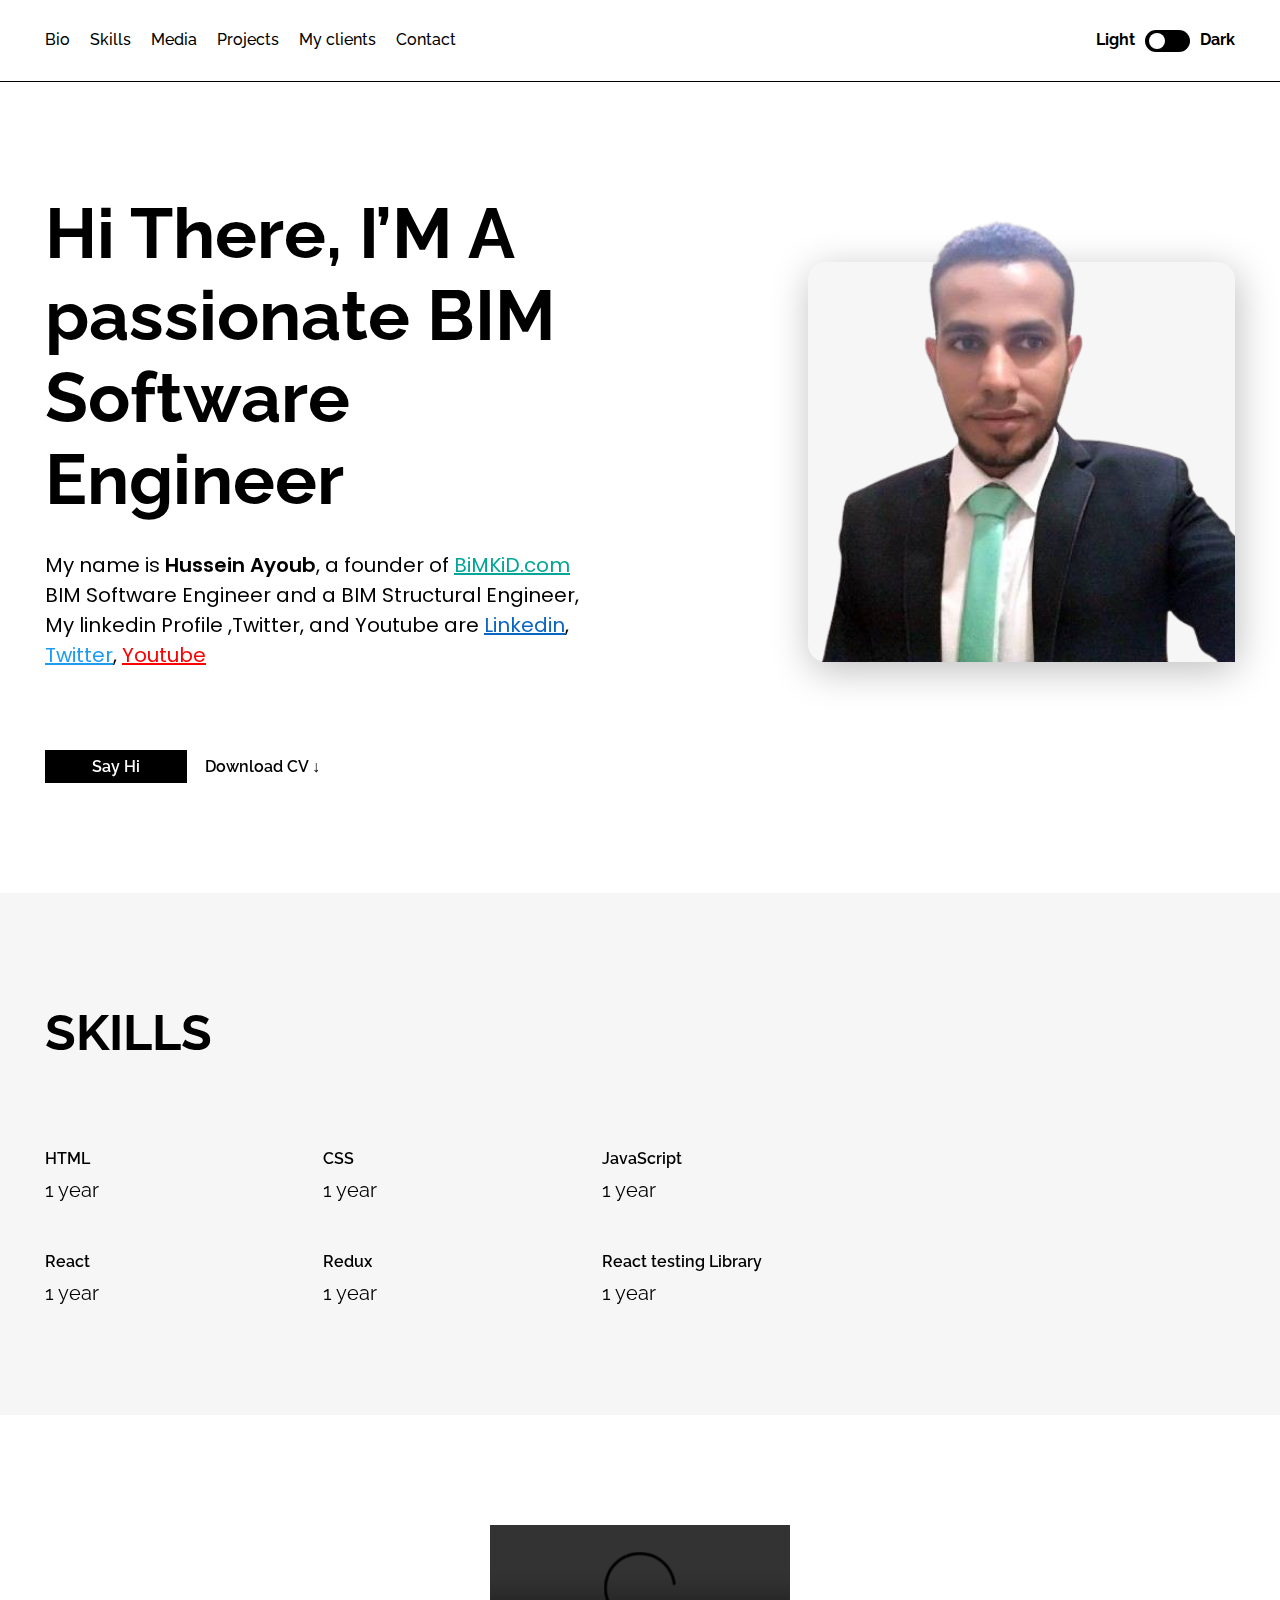
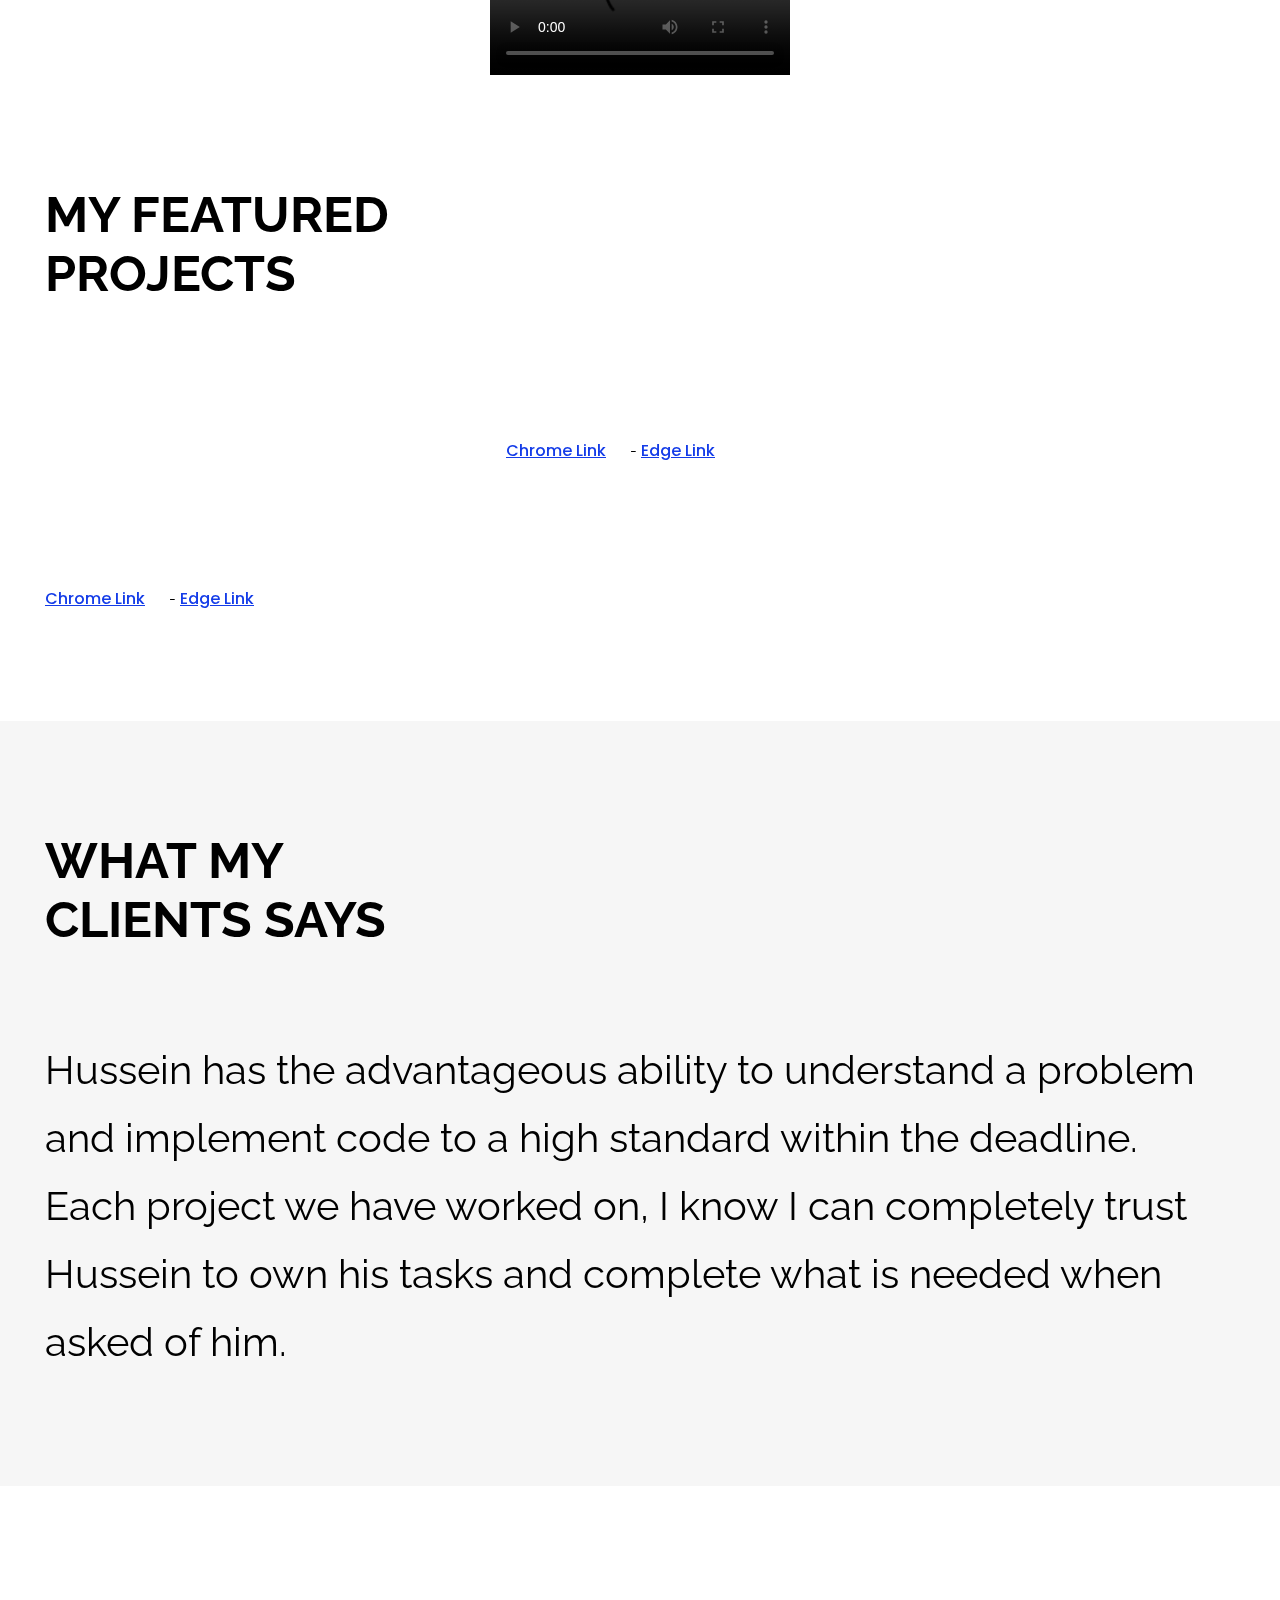
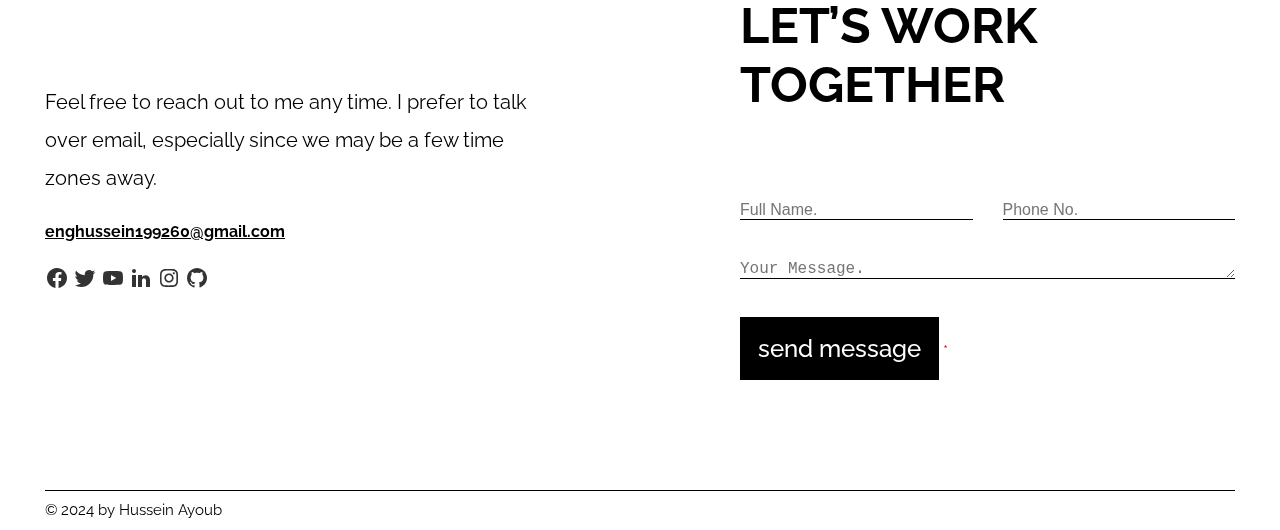
==== index.html @ 1dbb3ca4 "done" ====
<!DOCTYPE html>
<html lang="en">
<head>
    <meta charset="UTF-8">
    <meta name="viewport" content="width=device-width, initial-scale=1.0">
   <link rel="preconnect" href="https://fonts.googleapis.com">
    <link rel="preconnect" href="https://fonts.gstatic.com" crossorigin>
    <link href="https://fonts.googleapis.com/css2?family=Almarai&family=Gulzar&family=Lalezar&family=Poppins:ital@1&family=Raleway:ital,wght@0,400;1,300&display=swap" rel="stylesheet">
    <link href="./styles/style.css" rel="stylesheet"/>
    <title>Hussein Ayoub</title>
    
</head>
<body>
    <div class="container">
        <video class="video-loop" autoplay loop muted>
            <source src="./matrix_-_47802 (720p).mp4" type="video/mp4"/>
        </video>
        <header class="header">
            <label for="menu" class="burger-menu">
                <div class="burger-menu__bar"></div>
                <div class="burger-menu__bar"></div>
                <div class="burger-menu__bar"></div>
            </label>
            <input id="menu" type="checkbox" class="burger-menu__checkbox"/>
            <nav class="navigation">
            <ul class="navigation__list">
                <li><a href="#bio" class="navigation__link navigation__bio">Bio</a></li>
                <li><a href="#skills" class="navigation__link navigation__skills">Skills</a></li>
                <li><a href="#media" class="navigation__link navigation__media">Media</a></li>
                <li><a href="#projects" class="navigation__link navigation__projects">Projects</a></li>
                <li><a href="#clients" class="navigation__link navigation__clients">My clients</a></li>
                <li><a href="#contact" class="navigation__link navigation__contact">Contact</a></li>
            </ul>
            </nav> 

            <div class="toggle">
            <h3 class="toggle__title">Light</h3>
            <input type="checkbox" name="toggle checkbox" id="toggle" class="toggle__checkbox">
            <label for="toggle" class="toggle__label"></label>
            <h3 class="toggle__title">Dark</h3>
            </div>                          
            
        </header>
        <section id="bio" class="bio section">
            <div class="bio__data">
            <h1 class="bio__heading">
                Hi There, I’M A passionate BIM Software Engineer
            </h1>
            <p class="bio__objective">
                My name is <span class="bio__name">Hussein Ayoub</span>, a founder of
                 <a href="#" class="bio__bimkid">BiMKiD.com</a> 
                BIM Software Engineer and a BIM Structural Engineer, My linkedin Profile ,Twitter, and Youtube are
                <a href="#" class="bio__linkedin">Linkedin</a>,
                <a href="#" class="bio__twitter">Twitter</a>,
                <a href="#" class="bio__youtube">Youtube</a>
            </p>
            <a href="#contact" class="bio__links say-hi-link">Say Hi</a>
            <a href="./HusseinAyoub V1.pdf" class="bio__links find-out-link" target="_blank">Download CV <span class="bio__arrow">↓</span></a>
            </div>
            <div class="bio__pic-content">
                <img src="./img/personalpicture.png" alt="image of hussein ayoub" class="bio__pic">
            </div>
        </section>
        <section id="skills" class="skills section section--with-bg "> 
           
                <h2 class="h2-heading">
                    Skills
                </h2>
                <!--ul.skills__list>li.skills__item*6>h2.skills__title-->
               <ul class="skills__list">
                <li class="skills__item">
                    <h2 class="skills__title">HTML</h2>
                    <span class="skills__years">1 year</span>
                </li>
                <li class="skills__item">
                    <h2 class="skills__title">CSS</h2>
                    <span class="skills__years">1 year</span>
                </li>
                <li class="skills__item">
                    <h2 class="skills__title">JavaScript</h2>
                    <span class="skills__years">1 year</span>
                </li>
                <li class="skills__item">
                    <h2 class="skills__title">React</h2>
                    <span class="skills__years">1 year</span>
                </li>
                <li class="skills__item">
                    <h2 class="skills__title">Redux</h2>
                    <span class="skills__years">1 year</span>
                </li>
                <li class="skills__item">
                    <h2 class="skills__title">React testing Library</h2>
                    <span class="skills__years">1 year</span>
                </li>
               </ul>

            

        </section>
        <section id="media" class="media section">
            <video class="media__video" src="./GYm_000.mp4" controls>
                <source src="./GYm_000.mp4" type="video/mp4"/>
            </video>
        </section>
        <section id="projects" class="projects section">
            <h2 class="h2-heading">
                    MY FEATURED <br> PROJECTS
            </h2>
            <div class="projects__main">
                <img  class="project__img" src="" alt=""/>
            
             <div class="projects__data">
                <h3 class="h3-heading">
                    

                </h3>
                <p class="projects__description">
                    
                </p>
                <a href="#" class="projects__links" target="_blank">Chrome Link</a>
                <span>-</span>
                <a href="#" class="projects__links" target="_blank">Edge Link</a>
             </div>

              
            
             <div class="projects__data">
                <h3 class="h3-heading">
                    

                </h3>
                <p class="projects__description">
                   
                </p>
                <a href="#" class="projects__links" target="_blank">Chrome Link</a>
                <span>-</span>
                <a href="#" class="projects__links" target="_blank">Edge Link</a>
             </div>
             <img class="project__img" src="" alt=""/>
            </div>

        </section>
        <section id="clients" class="clients section section--with-bg">
            <h2 class="h2-heading">
                    What My<br> 
                    Clients Says
            </h2>
            <div class="clients__opinions">
                <div class="clients__wrapper">
                    <p class="clients__opinion">
                        Hussein has the advantageous ability to understand a problem and implement code to a high standard within
                        the deadline. Each project we have worked on, I know I can completely trust Hussein to own his tasks and
                        complete what is needed when asked of him.
                    </p>
                    <p class="clients__opinion">
                       Hussein will patiently listen to you and give you his own Ideas as well, and in the end, he comes up with
                        something completely different from what you’re expecting, but the good news is, you’ll always love it.
                    </p>
                    <p class="clients__opinion">
                        I had a chance to work closely with Hussein as a direct manager from hist first day at DeliveryHero until
                         my last day there (6+months). Hussein's biggest strengths that I admire are taking initiatives on personal
                        and team level, and driving them.
                    </p>
                </div>
            </div>
        </section>

       <section id="contact" class="contact section">

        <div>
            <p class="contact__description">
                Feel free to reach out to me any time. I prefer to talk over email, especially since we may be a few time zones away.
            </p>

            <a href="mailto:enghussein199260@gmail.com" class="contact__email">enghussein199260@gmail.com</a>
              
            <div class="contact__socials">
                <a href="#" class="contact__social" target="_blank" >
                    <img src="./img/brand/facebook.svg"alt="icon of facebook">
                </a>               
                <a href="#" class="contact__social" target="_blank">
                    <img src="./img/brand/twitter.svg"alt="icon of twitter">
                </a>
                <a href="#" class="contact__social" target="_blank">
                    <img src="./img/brand/youtube.svg"alt="icon of youtube">
                </a>
                <a href="#" class="contact__social" target="_blank">
                    <img src="./img/brand/LinkedIn.svg"alt="icon of Linkedin ">
                </a>
                <a href="#" class="contact__social" target="_blank">
                    <img src="./img/brand/instagram.svg"alt="icon of instagram">
                </a>
                <a href="#" class="contact__social" target="_blank">
                    <img src="./img/brand/github.svg"alt="icon of github">
                </a>
            </div>
        </div>
        <div>
            <div class="contact__formcontent">
                <h2 class="h2-heading">
                    Let’s Work<br/>
                    Together
                </h2>

                <form action="results.html">
                    <div class="contact__inputs">
                        <input
                          class="contact__input"
                            type="text"
                            placeholder="Full Name." 
                            name="fullname"
                            required/>
                        <input 
                         class="contact__input"
                          type="tel" 
                          placeholder="Phone No."
                           pattern="[0-9]{3}-[0-9]{2}-[0-9]{3}"
                           name="telephone"
                            required/>

                    </div>
                    <textarea
                     class="contact__input contact__textarea"
                      name="description"
                       id="description" 
                       cols="30" 
                       rows="1"
                        placeholder="Your Message."
                         required></textarea>
                    <input  
                    class="contact__button"
                     type="submit" 
                     value="send message"/>
                </form>

        </div>

       </section>
       <footer class="footer">

        &copy; 2024 by Hussein Ayoub

       </footer>
     </div>
    
</body>
</html>
---- styles/style.css ----
:root {
  --container-width:119rem;
  --gutter:2rem;
  --color-black:#000;
  --color-white:#fff;
  --color-blue:#2374e1;
  --color-light-blue:#1d9bf0;
  --color-dark-blue:#0a66c2;
  --color-red:#ff0000;
  --color-green:#03a696;
  --color-gray:#f6f6f6;
  --color-dark-green:#42959b;
  --color-darker-blue: #143ce8;
  --color-background:var(--color-white);
  --color-text:var(--color-black);
  --color-box-img:var(--color-gray);
  --color-link-bg:var(--color-black);
  --color-input-border:var(--color-black);
  --font-family-raleway:"Raleway", sans-serif;
  --font-family-poppins:"Poppins",sans-serif;
  --font-weight-regular:400;
  --font-weight-medium:500;
  --font-weight-semi-bold:600;
  --font-weight-bold:700;
  --font-size-70:7rem;
  --font-size-65:5rem;
  --font-size-40:4rem;
  --font-size-38:3.8;
  --font-size-24:2.4rem;
  --font-size-22:2.2rem;
  --font-size-20:2rem;
  --font-size-18:1.8rem;
  --font-size-15:1.5rem;
  --transition-timing:0.3s;
}

* {
  margin: 0;
  padding: 0;
  font-size: inherit;
}

/*box sizing to makt the border and padding included with the element width*/
*,
*::after,
*::before {
  box-sizing: border-box;
}

/* tags links*/
a {
  color: inherit;
  display: inline-block;
}

button {
  background-color: transparent;
  border: none;
  cursor: pointer;
  border: 0;
}

ul, ol {
  list-style: none;
}

html {
  font-size: 62.5%;
  scroll-behavior: smooth;
  scroll-padding-top: 11rem;
}

/* end css reset */
body,
[type=submit] {
  font-size: 1.6rem;
  font-family: var(--font-family-raleway);
  background-color: var(--color-background);
  color: var(--color-text);
  border: 0;
}

.container {
  display: grid;
  row-gap: 11rem;
  margin: 0 auto;
  max-width: calc(var(--container-width) + var(--gutter) * 2);
  padding-inline: var(--gutter);
}

.video-loop {
  position: fixed;
  top: 0;
  left: 0;
  min-width: 100%;
  min-height: 100%;
  opacity: 0.1;
  z-index: -1;
}

/*global styles*/
.section {
  position: relative;
  display: grid;
  grid-template-columns: repeat(2, auto);
  align-items: start;
}

.section--with-bg {
  padding: 11rem 0;
}

.section--with-bg::before {
  content: "";
  position: absolute;
  height: 100%;
  width: 100vw;
  background-color: var(--color-gray);
  justify-self: center;
  z-index: -1;
}

.h2-heading {
  font-size: var(--font-size-65);
  font-weight: var(--font-weight-bold);
  grid-column: 1/-1;
  margin-bottom: 8.7rem;
  text-transform: uppercase;
}

.h3-heading {
  font-size: var(--font-size-38);
  font-weight: var(--font-weight-bold);
  margin-bottom: 2.5rem;
}

.header {
  padding: 3rem 0;
  position: sticky;
  top: 0;
  background-color: var(--color-background);
  display: flex;
  z-index: 1;
  justify-content: center;
}

.header::before {
  content: "";
  position: absolute;
  height: 100%;
  width: 100vw;
  border-bottom: 0.1rem solid var(--color-input-border);
  top: 0;
  z-index: -1;
  background-color: var(--color-background);
}

.navigation {
  transition: var(--transition-timing);
}

.navigation__list {
  display: flex;
  gap: 2rem;
}

.navigation__link:link,
.navigation__link:visited {
  text-decoration: none;
  font-weight: var(--font-weight-medium);
}

.navigation__link:hover,
.navigation__link:active {
  text-decoration: underline;
  color: var(--color-text);
}

.container:has(.bio:target) .navigation__bio,
.container:has(.skills:target) .navigation__skills,
.container:has(.media:target) .navigation__media,
.container:has(.projects:target) .navigation__projects,
.container:has(.clients:target) .navigation__clients,
.container:has(.contact:target) .navigation__contact {
  color: var(--color-blue);
  text-decoration: underline;
  font-weight: var(--font-weight-bold);
}

.burger-menu__checkbox {
  display: none;
}

/*start toggle*/
.toggle {
  display: flex;
  gap: 1rem;
  margin-left: auto;
}

.toggle_title {
  font-weight: var(--font-weight-medium);
  font-size: var(--font-size-18);
}

.toggle__checkbox {
  display: none;
}

.toggle__label {
  display: block;
  position: relative;
  background-color: var(--color-black);
  border-radius: 1.5rem;
  width: 4.5rem;
  height: 2.2rem;
  cursor: pointer;
  padding: 0.3rem 0.4rem;
  transition: 0.3s;
}

.toggle__label::after {
  content: "";
  width: 1.6rem;
  height: 1.6rem;
  border-radius: 50%;
  display: block;
  background-color: var(--color-white);
  transition: 0.3s;
}

.toggle__checkbox:checked + .toggle__label {
  background-color: var(--color-white);
}

.toggle__checkbox:checked + .toggle__label::after {
  transform: translateX(2.1rem);
  background-color: var(--color-green);
}

.bio {
  grid-template-columns: repeat(2, 1fr);
  -moz-column-gap: 7.4rem;
       column-gap: 7.4rem;
  row-gap: 0;
}

.bio__heading {
  font-size: var(--font-size-70);
  font-weight: var(--font-weight-bold);
}

.bio__objective {
  font-family: var(--font-family-poppins);
  font-size: var(--font-size-20);
  font-weight: var(--font-weight-regular);
  margin: 3rem 0 8rem;
}

.bio__name {
  font-weight: var(--font-weight-semi-bold);
}

.bio__bimkid {
  color: var(--color-green);
}

.bio__linkedin {
  color: var(--color-dark-blue);
}

.bio__twitter {
  color: var(--color-light-blue);
}

.bio__youtube {
  color: var(--color-red);
}

.bio__links {
  font: size 2.4rem;
  font-weight: var(--font-weight-semi-bold);
  text-decoration: none;
}

.say-hi-link {
  background-color: var(--color-link-bg);
  color: var(--color-white);
  padding: 0.7rem 4.7rem;
}

.find-out-link {
  padding: 0.7rem 0;
  margin-inline-start: 1.4rem;
}

@keyframes jump {
  0% {
    transform: translateY(0.5rem);
  }
  35% {
    transform: translateY(-0.5rem);
  }
  70% {
    transform: translateY(0);
  }
  100% {
    transform: translateY(0);
  }
}
.bio__arrow {
  display: inline-block;
  animation: jump 1s infinite alternate ease-in-out;
}

.bio__pic-content {
  display: flex;
  position: relative;
  align-items: flex-end;
  justify-self: end;
}

.bio__pic-content::before {
  content: "";
  position: absolute;
  background-color: var(--color-box-img);
  width: 100%;
  height: 40rem;
  z-index: -1;
  border-radius: 1.8rem;
  box-shadow: 2.175px 8.7px 38px rgba(0, 0, 0, 0.25);
}

.bio__pic {
  width: 42.7rem;
}

.skills__list {
  display: grid;
  grid-template-columns: repeat(3, 1fr);
  row-gap: 5rem;
}

.skills__item {
  transition: var(--transition-timing);
  -webkit-user-select: none;
     -moz-user-select: none;
          user-select: none;
}

.skills__title {
  font-size: var(--font-size-38);
  font-weight: var(--font-weight-semi-bold);
}

.skills__years {
  display: inline-block;
  font-size: var(--font-size-20);
  margin-top: 1rem;
}

.skills__item:hover {
  text-shadow: 0 0 2px var(--color-green);
}

.media {
  align-items: center;
  justify-content: center;
}

.media__video {
  max-width: 100%;
}

.projects__main {
  display: grid;
  grid-template-columns: repeat(2, 1fr);
  -moz-column-gap: 7.4rem;
       column-gap: 7.4rem;
  row-gap: 7.5rem;
}

.projects__img {
  box-shadow: 0 0 0.5rem;
  max-width: 100%;
}

.projects__data {
  align-self: center;
}

.projects__description {
  line-height: 1.5;
}

.projects__links {
  color: var(--color-darker-blue);
  font-family: var(--font-family-poppins);
  font-weight: var(--font-weight-medium);
  margin-top: 2.3rem;
}

.projects__links::after {
  content: "";
  display: inline-block;
  width: 1.4rem;
  height: 1.4rem;
  background-image: url("./img/external-icon.png");
  background-size: contain;
  margin-left: 0.6rem;
}

.clients__opinions {
  grid-column: 1/-1;
  font-size: var(--font-size-40);
  line-height: 1.7;
}

.clients__wrapper {
  display: flex;
  overflow: auto;
  scroll-snap-type: x mandatory;
}

.clients__opinion {
  flex-basis: 100%;
  flex-shrink: 0;
  scroll-snap-align: start;
}

.contact {
  grid-template-columns: repeat(2, 1fr);
  -moz-column-gap: 20rem;
       column-gap: 20rem;
  align-items: center;
}

.contact__description {
  font-size: var(--font-size-20);
  line-height: 1.9;
}

.contact__email {
  font-weight: var(--font-weight-bold);
  margin: 2.5rem 0;
}

.contact__socials {
  transition: var(--transition-timing);
  gap: 2rem;
}

.contact__social:hover {
  transform: scale(1.2);
}

.contact__inputs {
  display: flex;
  gap: 3rem;
}

.contact__input {
  border: 0;
  outline: 0;
  background-color: transparent;
  border-bottom: 0.1rem solid var(--color-input-border);
  flex: 1;
}

.contact__textarea {
  width: 100%;
  margin-top: 4rem;
}

.contact__button {
  background-color: var(--color-link-bg);
  color: var(--color-white);
  padding: 1.7rem 1.8rem;
  font-weight: var(--font-weight-medium);
  font-size: var(--font-size-24);
  margin-top: 3.4rem;
}

form:invalid::after {
  content: "*";
  font-size: var(--font-size-38);
  color: var(--color-red);
}

.footer {
  padding: 1rem 0;
  font-size: var(--font-size-15);
  border-top: 0.1rem solid var(--color-black);
}

html:has(.toggle__checkbox:checked) {
  --color-background:var(--color-black);
  --color-text:var(--color-white);
  --color-box-img:var(--color-green);
  --color-link-bg:var(--color-green);
  --color-input-border:var(--color-white);
  --color-gray:#080808;
}

@media (max-width: 1000px) {
  html {
    font-size: 8px;
  }
}
@media (max-width: 800px) {
  .container {
    row-gap: 8rem;
  }
  .section {
    grid-template-columns: 1fr;
  }
  .bio__pic-content {
    grid-row: 1;
    justify-self: center;
    margin-bottom: 4rem;
  }
  .skills__list {
    grid-template-columns: repeat(2, 1fr);
  }
  .projects__main {
    grid-template-columns: 1fr;
    row-gap: 6rem;
    justify-items: center;
  }
  .projects__data:nth-of-type(2) {
    order: 1;
  }
  .clients__opinions {
    font-size: var(--font-size-24);
  }
  .contact {
    row-gap: 6rem;
  }
  .contact__formcontent {
    order: -1;
  }
}
@media (max-width: 500px) {
  .header {
    padding: 0;
  }
  .header::before {
    z-index: 0;
  }
  .bio__pic {
    width: 100%;
    justify-items: center;
  }
  .burger-menu {
    display: flex;
    flex-direction: column;
    cursor: pointer;
    gap: 0.75rem;
    z-index: 0;
    align-self: center;
  }
  .burger-menu__bar {
    height: 0.3rem;
    width: 4.375rem;
    background-color: var(--color-text);
    transition: var(--transition-timing);
  }
  .header:has(.burger-menu__checkbox:checked) .burger-menu__bar:nth-child(1) {
    transform: translateY(10px) rotate(40deg);
  }
  .header:has(.burger-menu__checkbox:checked) .burger-menu__bar:nth-child(2) {
    opacity: 0;
    visibility: hidden;
  }
  .header:has(.burger-menu__checkbox:checked) .burger-menu__bar:nth-child(3) {
    transform: translateY(-7px) rotate(-40deg);
  }
  .burger-menu__checkbox:checked + .navigation {
    top: 100%;
  }
  .navigation {
    position: absolute;
    width: 100vw;
    background-color: var(--color-background);
    top: 0;
    padding: 3rem;
    border-bottom: 0.1rem solid var(--color-text);
    z-index: -1;
  }
  .navigation__list {
    justify-content: center;
  }
  .toggle {
    padding: 3rem 0;
    z-index: 1;
  }
}/*# sourceMappingURL=style.css.map */
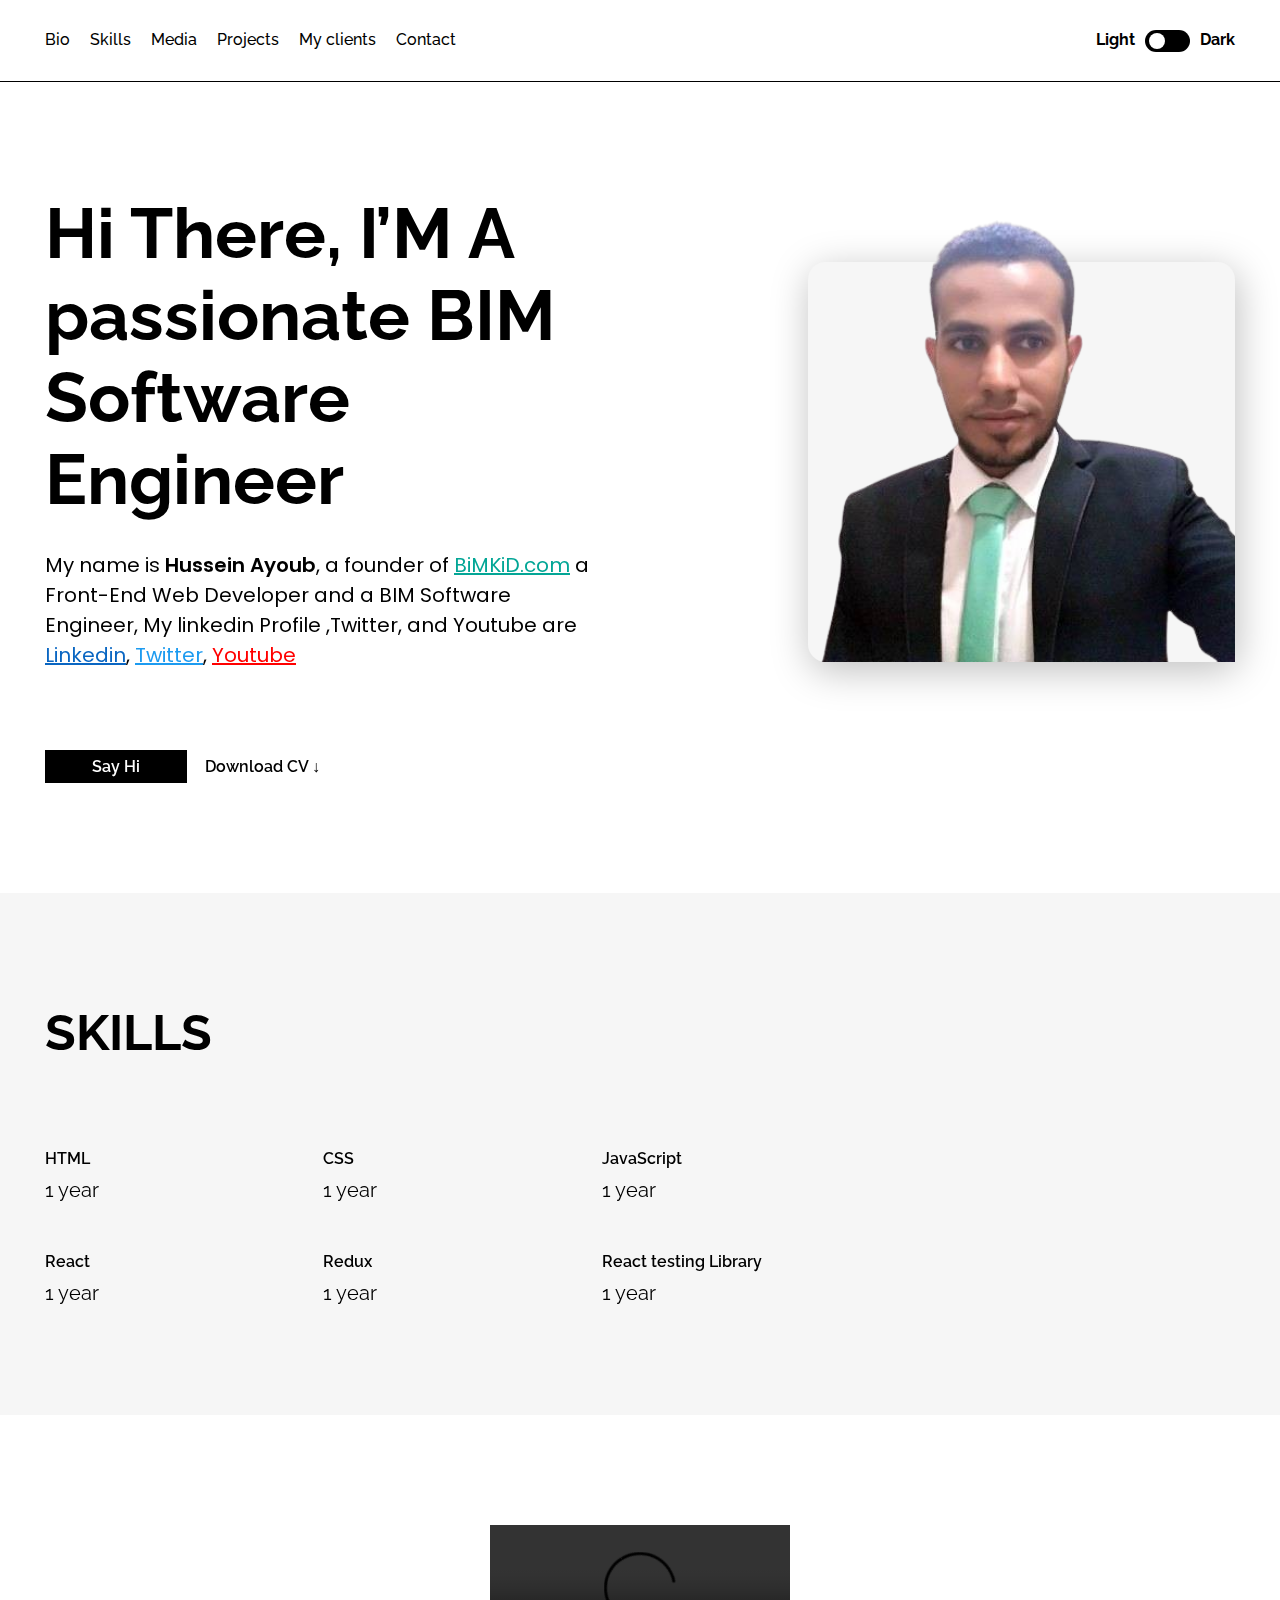
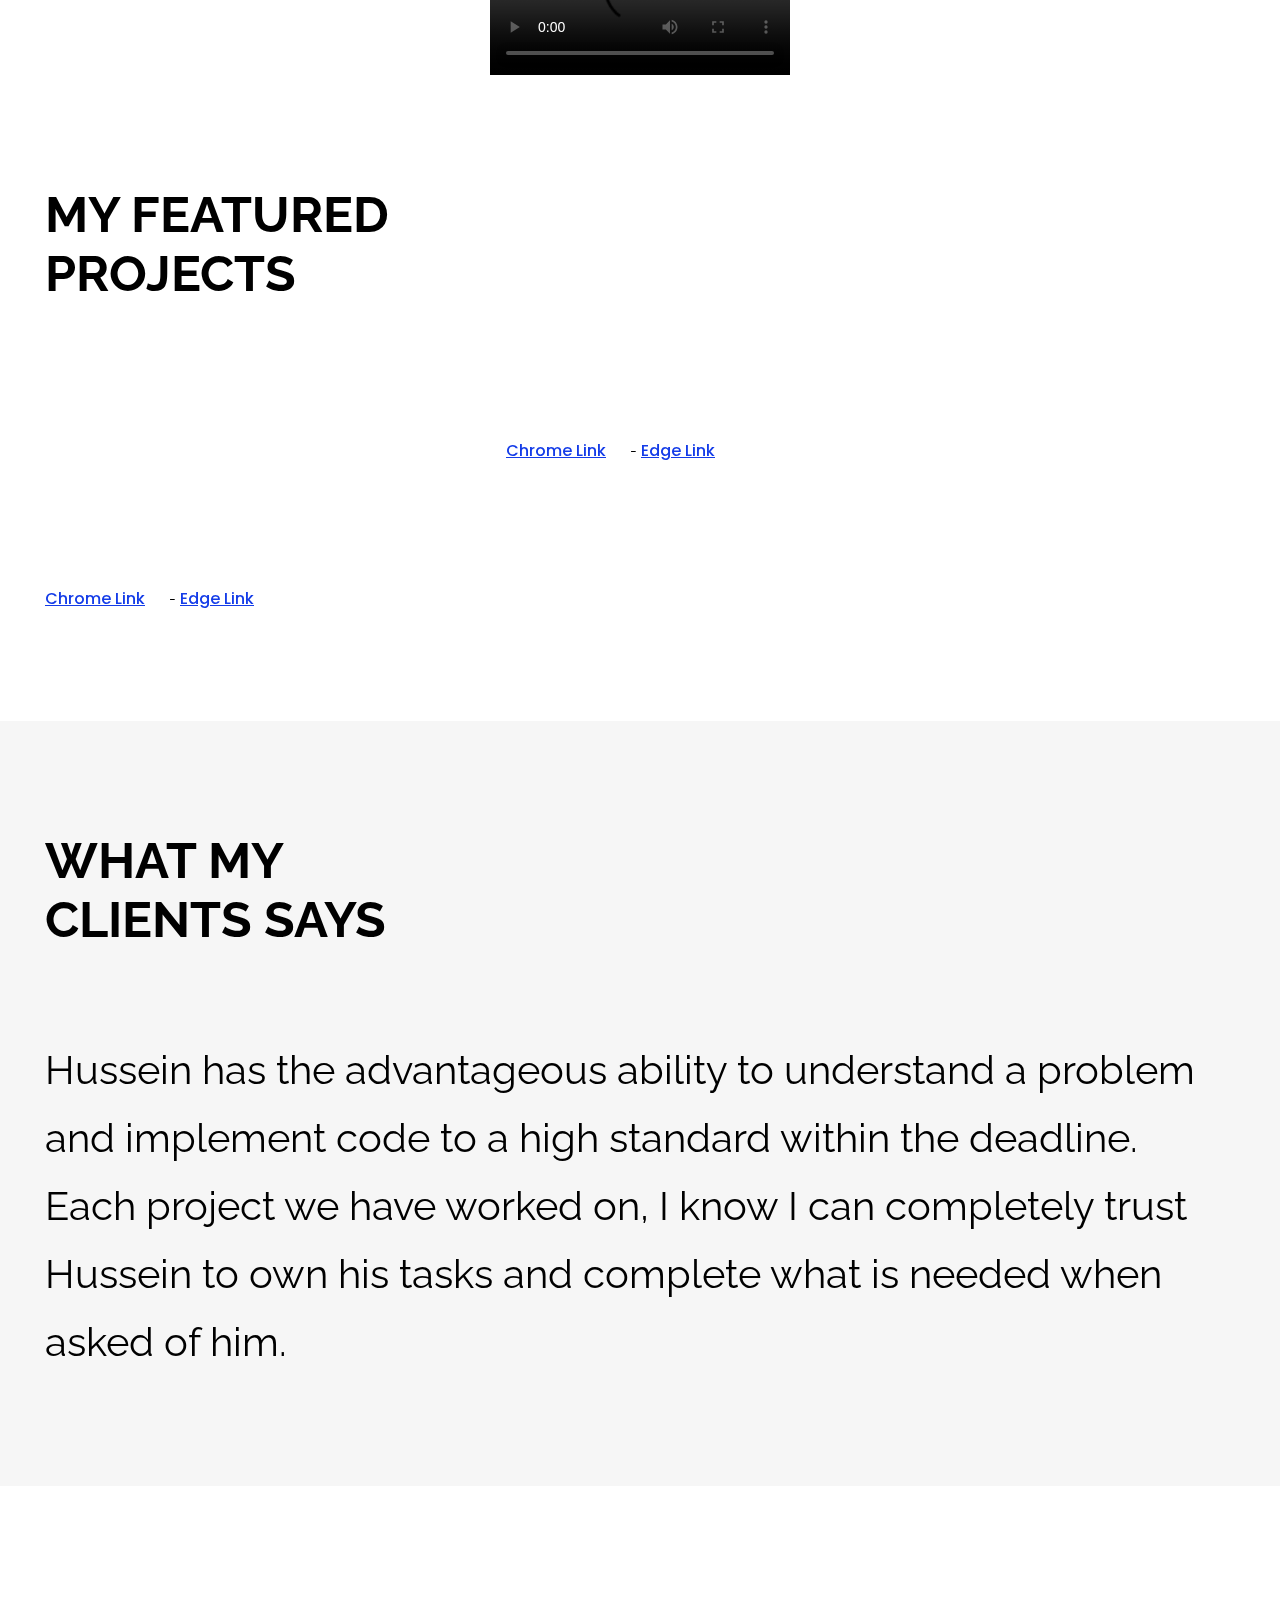
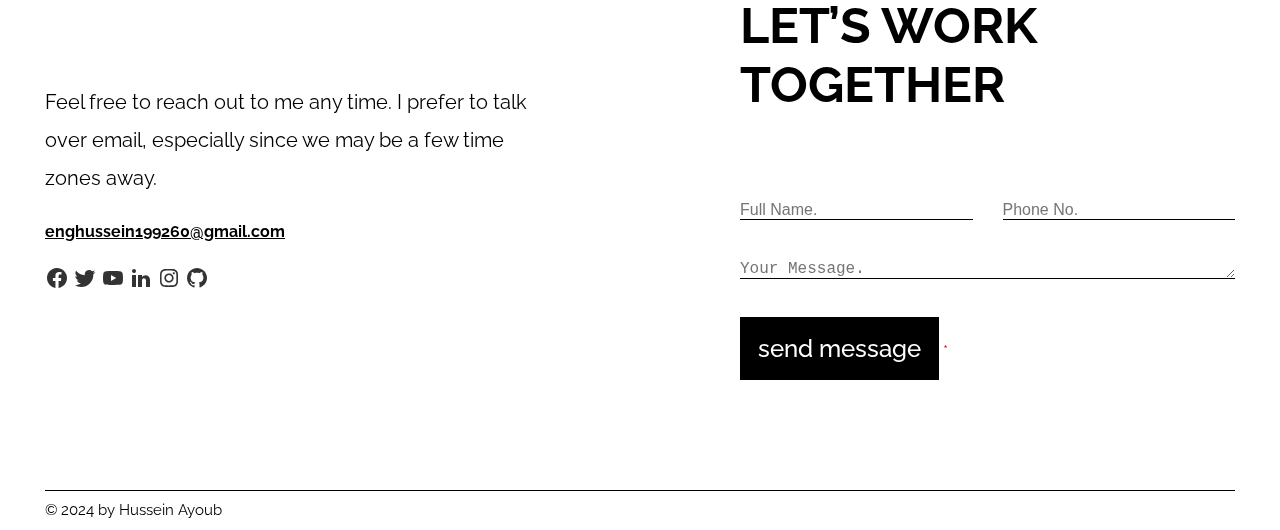
==== commit c224c04d: "Auto stash before merge of "main" and "origin/main"" ====
--- a/index.html
+++ b/index.html
@@ -49,7 +49,7 @@
             <p class="bio__objective">
                 My name is <span class="bio__name">Hussein Ayoub</span>, a founder of
                  <a href="#" class="bio__bimkid">BiMKiD.com</a> 
-                BIM Software Engineer and a BIM Structural Engineer, My linkedin Profile ,Twitter, and Youtube are
+                a Front-End Web Developer and a BIM Software Engineer, My linkedin Profile ,Twitter, and Youtube are
                 <a href="#" class="bio__linkedin">Linkedin</a>,
                 <a href="#" class="bio__twitter">Twitter</a>,
                 <a href="#" class="bio__youtube">Youtube</a>
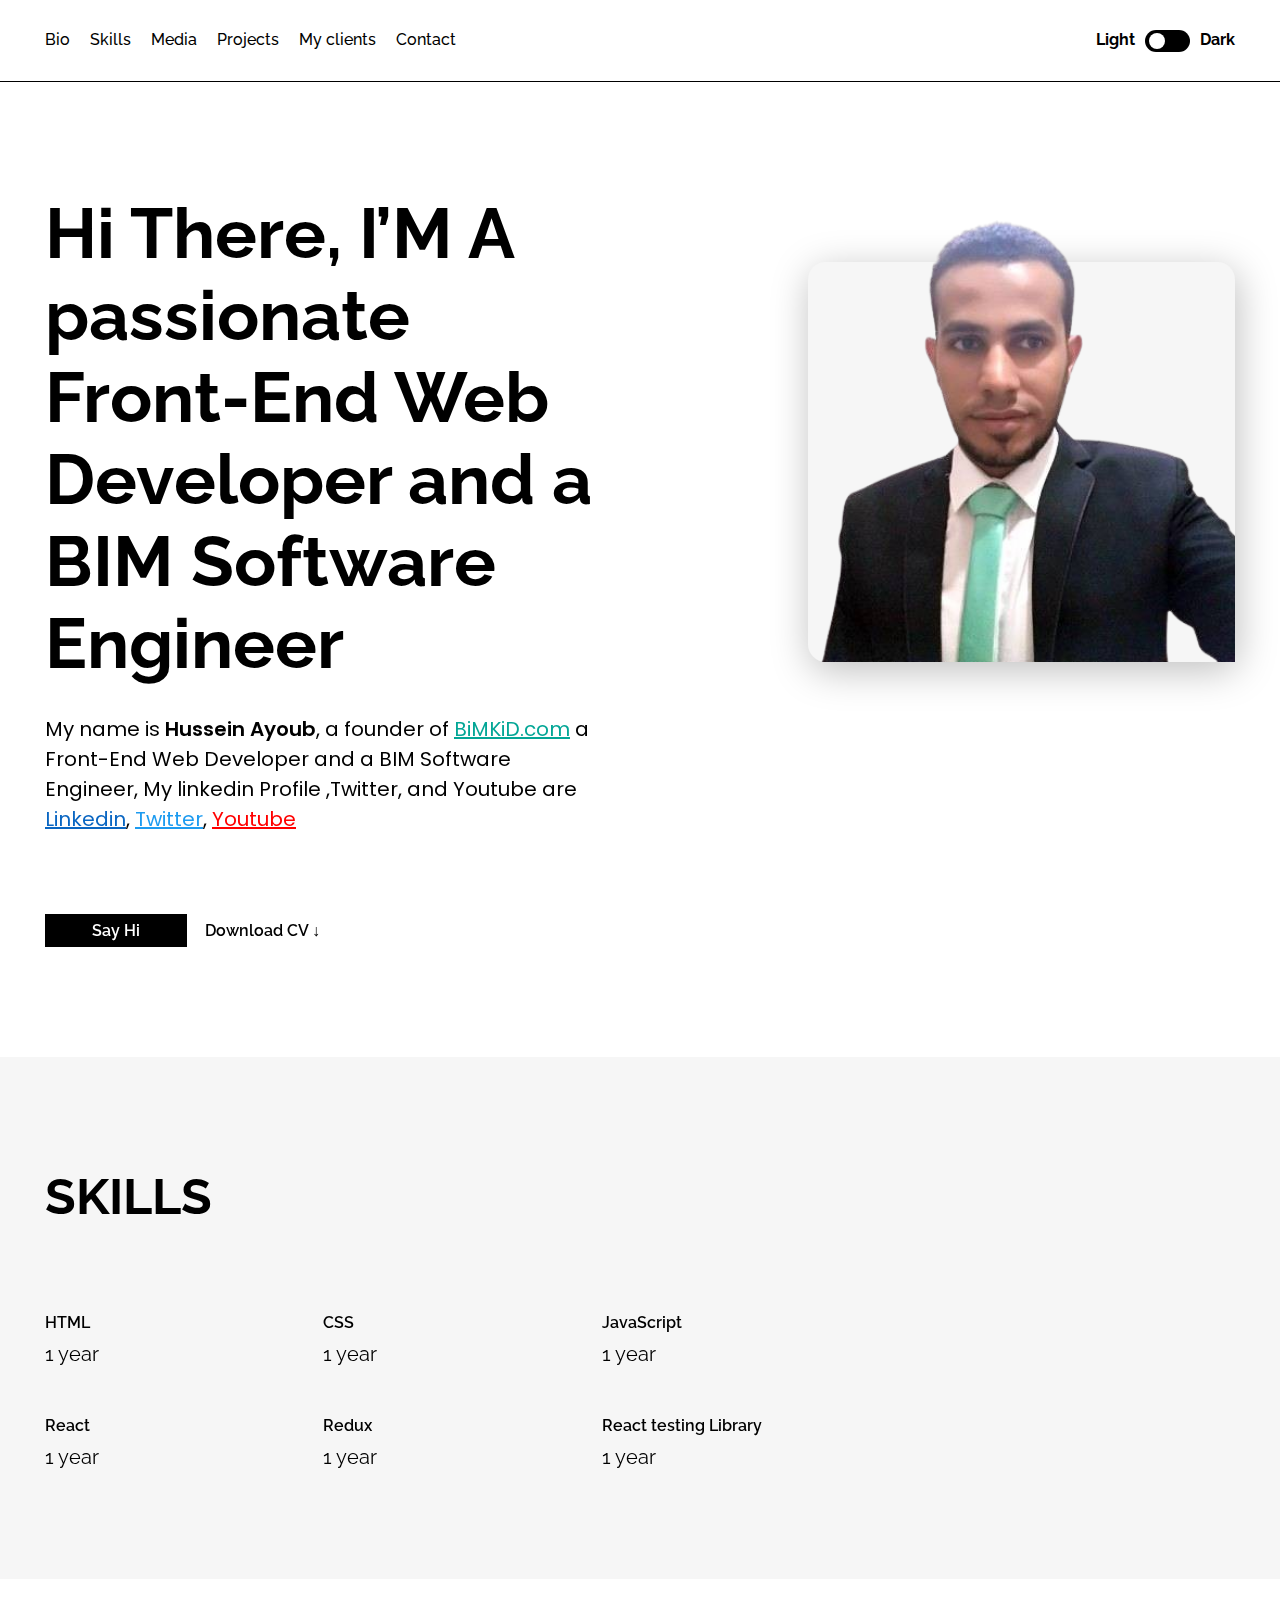
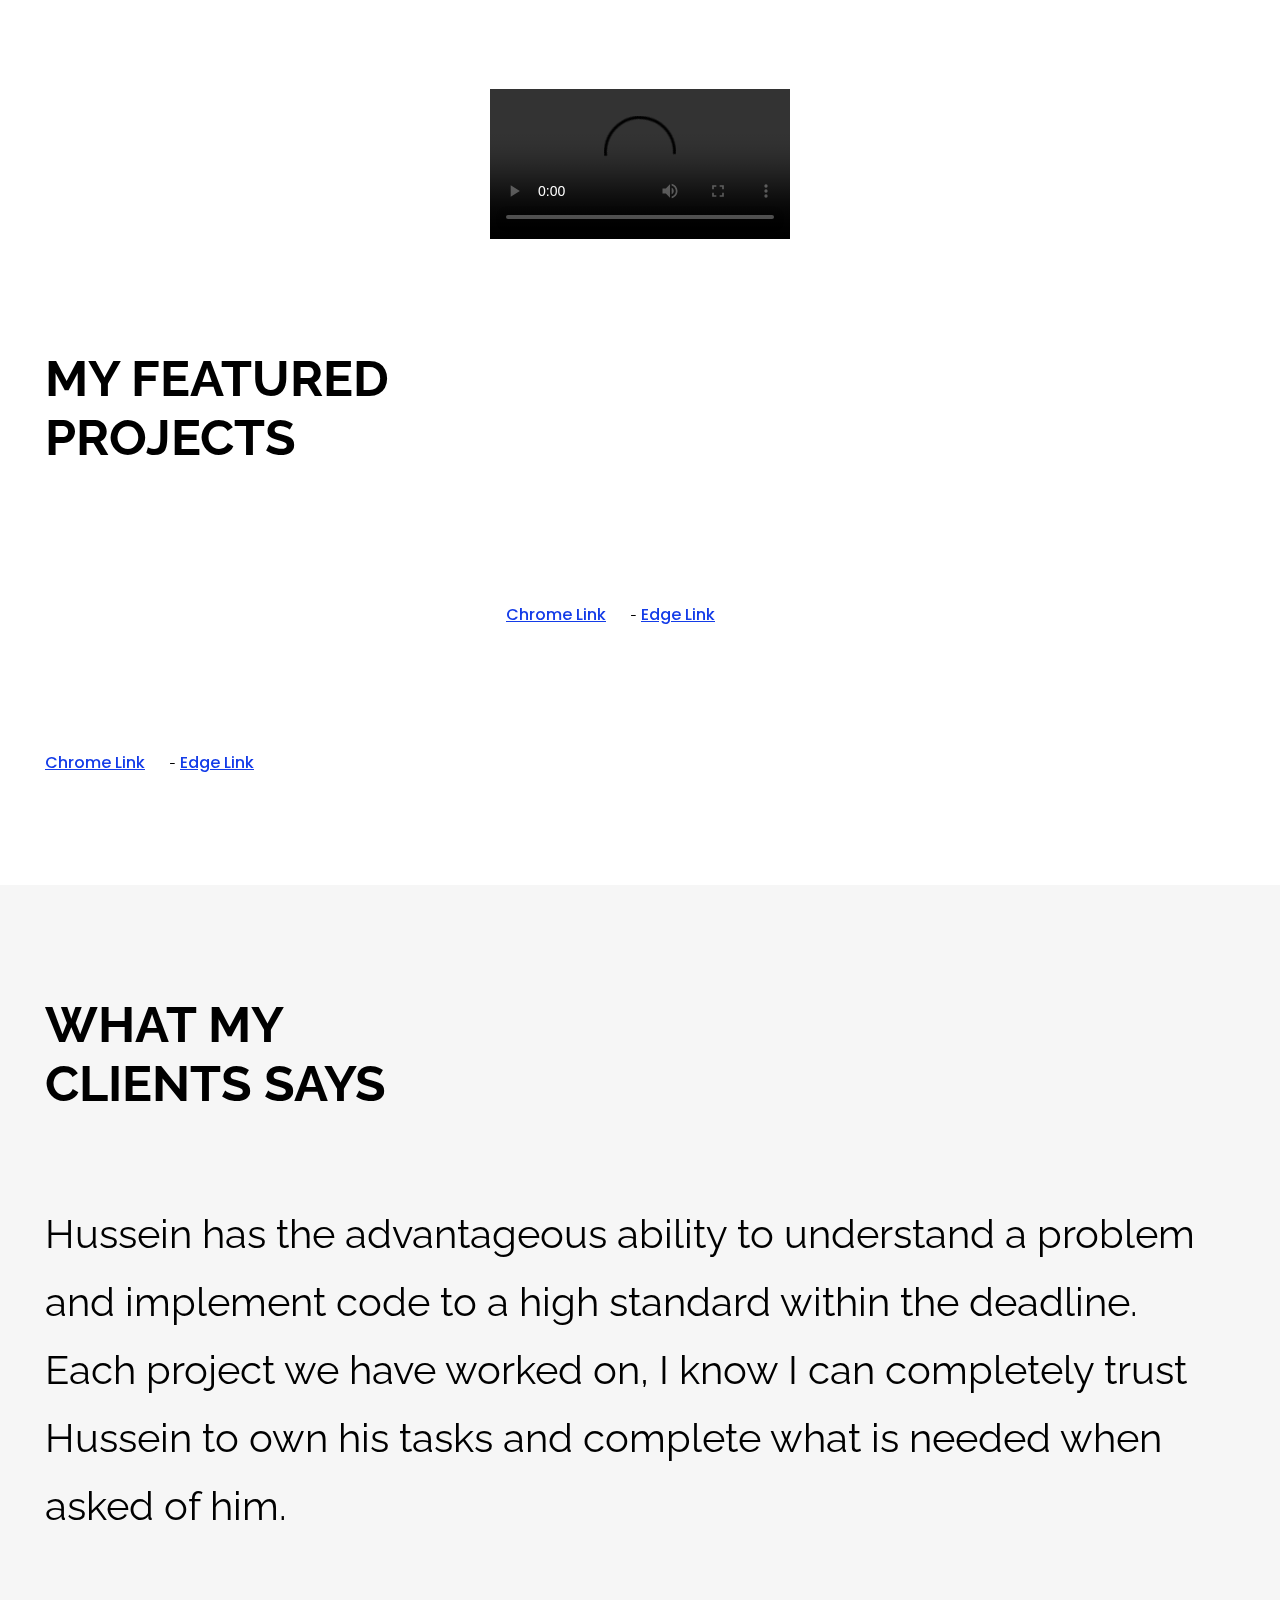
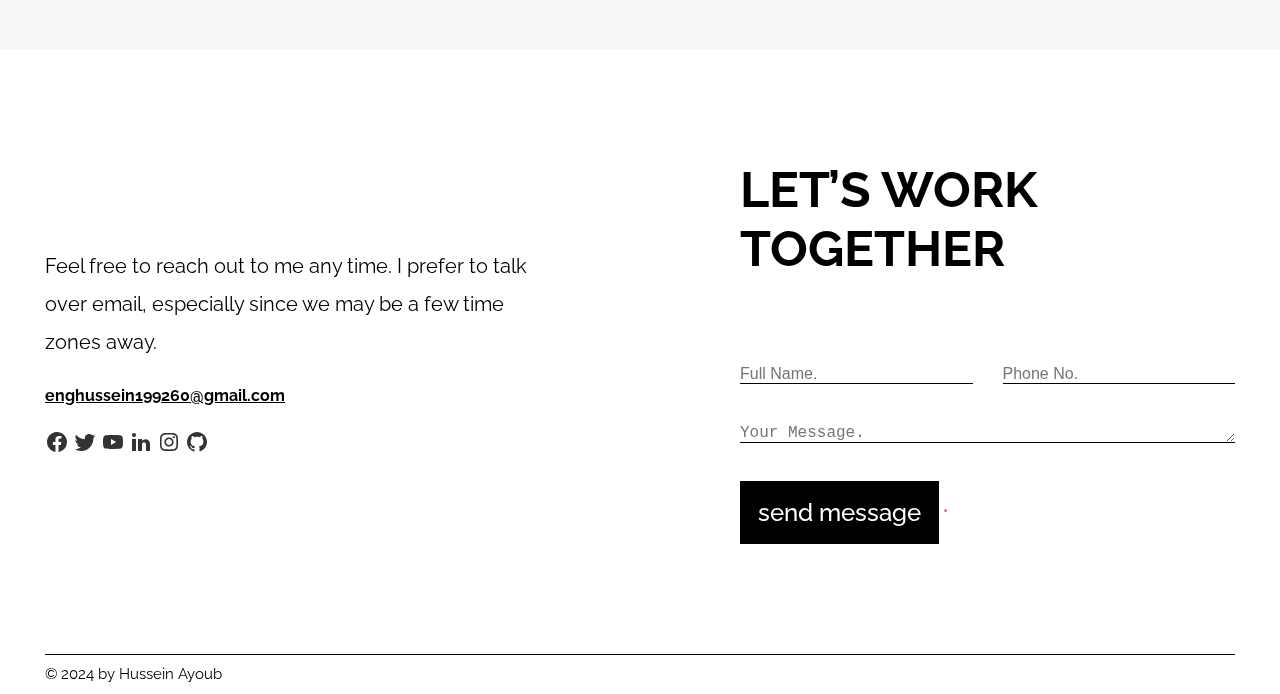
==== commit 0a0b1654: "done" ====
--- a/index.html
+++ b/index.html
@@ -44,7 +44,7 @@
         <section id="bio" class="bio section">
             <div class="bio__data">
             <h1 class="bio__heading">
-                Hi There, I’M A passionate BIM Software Engineer
+                Hi There, I’M A passionate Front-End Web Developer and a BIM Software Engineer
             </h1>
             <p class="bio__objective">
                 My name is <span class="bio__name">Hussein Ayoub</span>, a founder of
